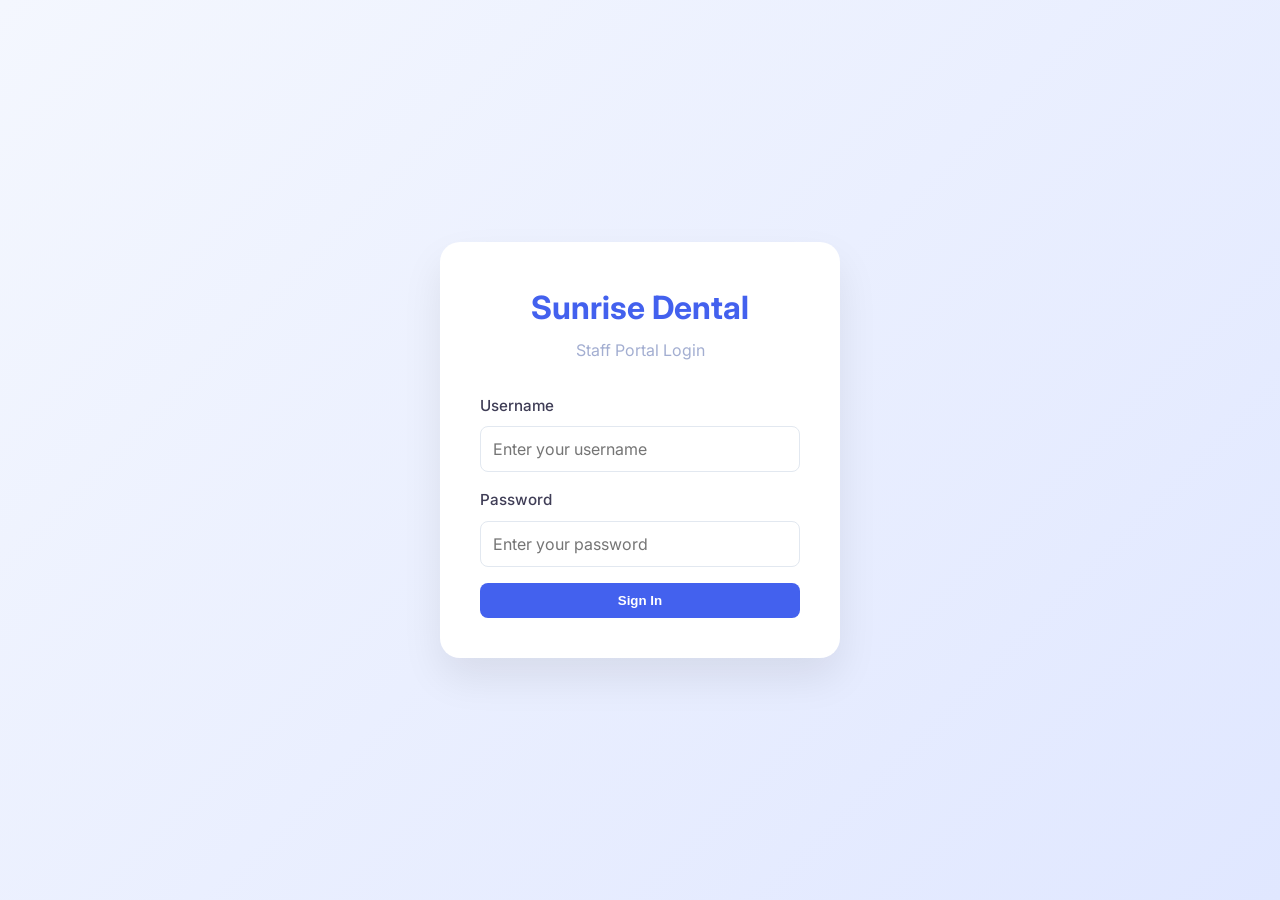
==== index.html @ 0ef557e1 "Initial commit for Frontend" ====
<!DOCTYPE html>
<html lang="en">
<head>
    <meta charset="UTF-8">
    <meta name="viewport" content="width=device-width, initial-scale=1.0">
    <title>Login - Sunrise Dental Clinic</title>
    <link href="https://fonts.googleapis.com/css2?family=Inter:wght@400;500;600;700&display=swap" rel="stylesheet">
    <link rel="stylesheet" href="css/styles.css">
</head>
<body class="login-page">
    <div class="login-container">
        <div class="login-header">
            <h1>Sunrise Dental</h1>
            <p>Staff Portal Login</p>
        </div>
        <form id="loginForm" class="login-form">
            <div class="form-group">
                <label for="username">Username</label>
                <input type="text" id="username" name="username" required placeholder="Enter your username">
            </div>
            <div class="form-group">
                <label for="password">Password</label>
                <input type="password" id="password" name="password" required placeholder="Enter your password">
            </div>
            <div id="loginError" class="error-message" style="display: none;"></div>
            <button type="submit" class="btn btn-primary btn-block">Sign In</button>
        </form>
    </div>
    <script src="js/api.js"></script>
    <script src="js/app.js"></script>
</body>
</html>
---- css/styles.css ----
:root {
    --primary: #4361ee;
    --primary-hover: #3a56d4;
    --secondary: #3f3d56;
    --bg-color: #f4f7fe;
    --card-bg: #ffffff;
    --text-main: #2b3674;
    --text-muted: #a3aed1;
    --border-color: #e2e8f0;
    --success: #05cd99;
    --danger: #ee5d50;
    --shadow: 0 10px 20px rgba(0, 0, 0, 0.05);
    --border-radius: 12px;
}

* {
    margin: 0;
    padding: 0;
    box-sizing: border-box;
}

body {
    font-family: 'Inter', sans-serif;
    background-color: var(--bg-color);
    color: var(--text-main);
    line-height: 1.6;
}

/* Utilities */
.mt-1 { margin-top: 1rem; }
.mt-2 { margin-top: 2rem; }
.full-width { grid-column: 1 / -1; }

.btn {
    display: inline-block;
    padding: 10px 20px;
    border: none;
    border-radius: 8px;
    font-weight: 600;
    cursor: pointer;
    transition: all 0.3s ease;
    text-align: center;
}

.btn-primary { background: var(--primary); color: white; }
.btn-primary:hover { background: var(--primary-hover); transform: translateY(-2px); box-shadow: 0 4px 12px rgba(67, 97, 238, 0.3); }

.btn-success { background: var(--success); color: white; }
.btn-success:hover { filter: brightness(1.1); transform: translateY(-2px); box-shadow: 0 4px 12px rgba(5, 205, 153, 0.3); }

.btn-danger { background: var(--danger); color: white; }
.btn-danger:hover { filter: brightness(1.1); }

.btn-block { width: 100%; }

.card {
    background: var(--card-bg);
    border-radius: var(--border-radius);
    padding: 24px;
    box-shadow: var(--shadow);
    margin-bottom: 24px;
}

.message { padding: 10px; border-radius: 6px; margin-top: 10px; display: none; }
.message.success { background: #d4edda; color: #155724; display: block; }
.message.error { background: #f8d7da; color: #721c24; display: block; }
.error-message { color: var(--danger); font-size: 0.9rem; margin-top: 5px; }

/* Forms */
.form-group { margin-bottom: 16px; }
.form-group label { display: block; margin-bottom: 8px; font-weight: 500; color: var(--secondary); font-size: 0.95rem; }
.form-group input, .form-group select {
    width: 100%; padding: 12px; border: 1px solid var(--border-color);
    border-radius: 8px; font-family: inherit; font-size: 1rem;
    transition: border-color 0.3s;
}
.form-group input:focus, .form-group select:focus {
    outline: none; border-color: var(--primary); box-shadow: 0 0 0 3px rgba(67, 97, 238, 0.1);
}
.form-grid {
    display: grid;
    grid-template-columns: 1fr 1fr;
    gap: 16px;
}
@media (max-width: 768px) { .form-grid { grid-template-columns: 1fr; } }
.form-actions { margin-top: 24px; text-align: right; }

/* Login Page */
.login-page {
    display: flex; align-items: center; justify-content: center; min-height: 100vh;
    background: linear-gradient(135deg, #f4f7fe 0%, #e0e7ff 100%);
}
.login-container {
    width: 100%; max-width: 400px; padding: 40px; background: white;
    border-radius: 20px; box-shadow: 0 20px 40px rgba(0,0,0,0.08);
}
.login-header { text-align: center; margin-bottom: 30px; }
.login-header h1 { color: var(--primary); font-size: 2rem; margin-bottom: 5px; }
.login-header p { color: var(--text-muted); }

/* App Layout */
.app-layout { display: flex; min-height: 100vh; }

/* Sidebar */
.sidebar {
    width: 260px; background: white; border-right: 1px solid var(--border-color);
    display: flex; flex-direction: column; padding: 24px 0;
}
.sidebar-header { padding: 0 24px; margin-bottom: 40px; }
.sidebar-header h2 { color: var(--primary); font-size: 1.5rem; }
.sidebar-nav { flex: 1; }
.nav-item {
    display: block; padding: 12px 24px; color: var(--text-muted);
    text-decoration: none; font-weight: 500; transition: all 0.3s;
    border-left: 4px solid transparent;
}
.nav-item:hover { color: var(--primary); background: #f8faff; }
.nav-item.active { color: var(--primary); background: #f0f4ff; border-left-color: var(--primary); }
.sidebar-footer { padding: 24px; }

/* Main Content */
.main-content { flex: 1; padding: 40px; max-height: 100vh; overflow-y: auto; }
.section-header { margin-bottom: 30px; }
.section-header h2 { font-size: 1.8rem; margin-bottom: 5px; }
.section-header p { color: var(--text-muted); }

/* Search & Billing */
.search-bar { display: flex; gap: 10px; }
.search-bar input { flex: 1; padding: 12px; border: 1px solid var(--border-color); border-radius: 8px; font-size: 1rem; }
.details-grid { display: grid; grid-template-columns: 1fr 1fr; gap: 16px; margin-top: 16px; }
.detail-item { background: #f8faff; padding: 12px; border-radius: 8px; border: 1px solid #eef2ff; }

.bill-card {
    background: linear-gradient(to bottom, #ffffff, #fdfbf7);
    border: 1px dashed #cbd5e1;
}
.bill-header { text-align: center; border-bottom: 2px solid var(--border-color); padding-bottom: 15px; margin-bottom: 15px; }
.bill-header h3 { color: var(--primary); }
.bill-row { display: flex; justify-content: space-between; margin-bottom: 10px; }
.bill-content hr { border: none; border-top: 1px dashed var(--border-color); margin: 15px 0; }
.bill-row.total { font-size: 1.2rem; color: var(--primary); }
.bill-footer { text-align: center; margin-top: 20px; }

/* Print Styles */
@media print {
    body * { visibility: hidden; }
    .bill-card, .bill-card * { visibility: visible; }
    .bill-card { position: absolute; left: 0; top: 0; width: 100%; border: none; }
    .btn { display: none !important; }
}
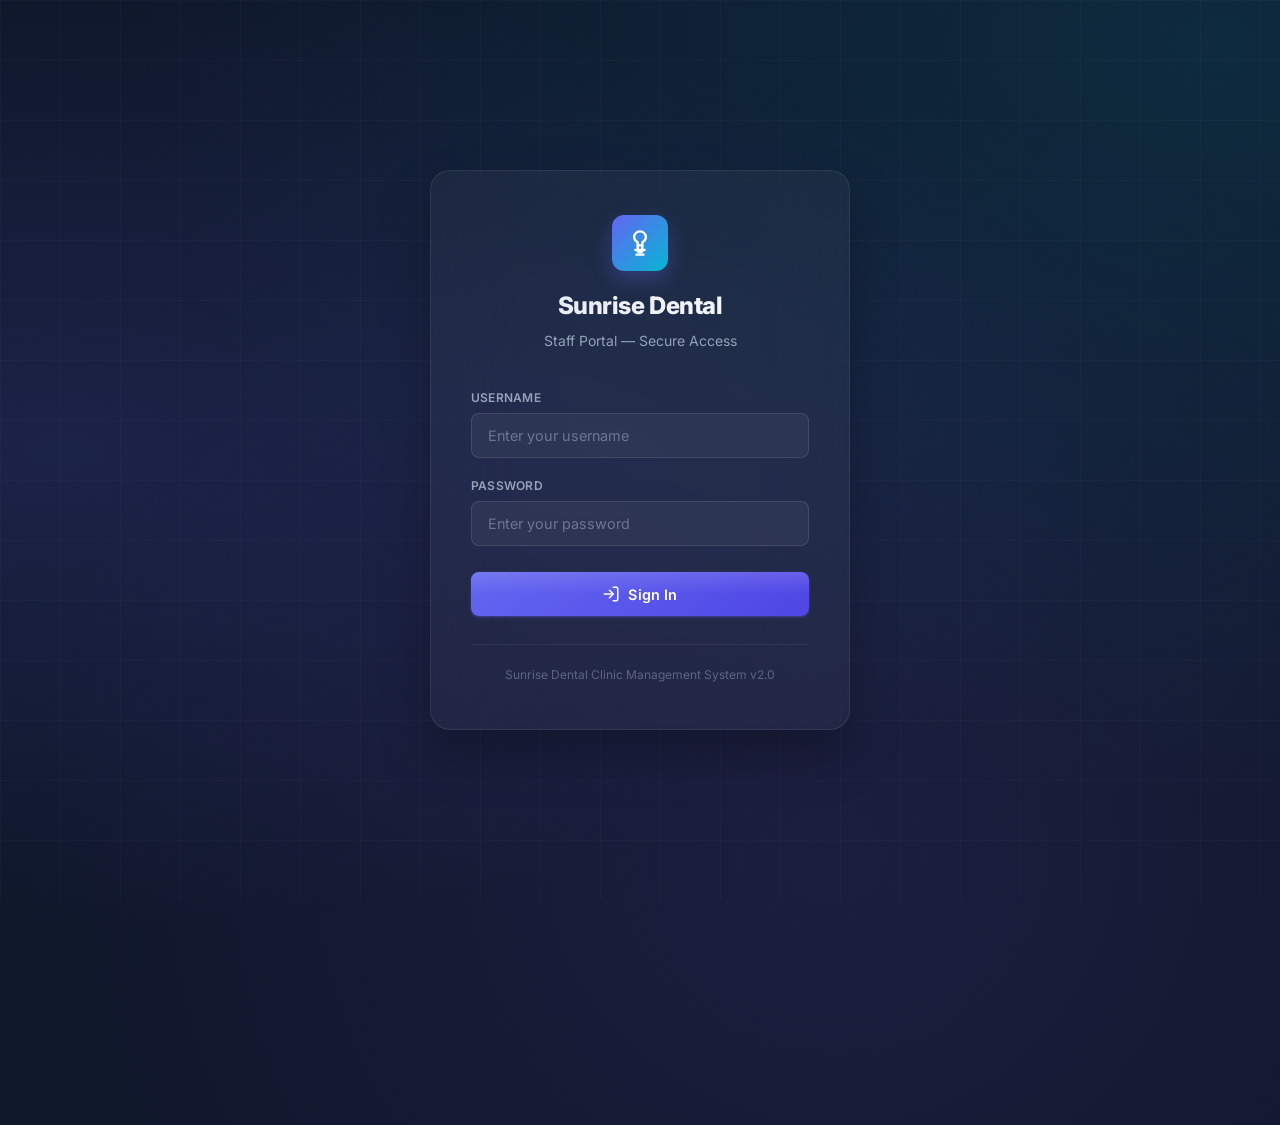
==== commit 2f9e2495: "feat: redesign dashboard UI with a new sidebar, consistent navigation, and initial application scrip" ====
--- a/index.html
+++ b/index.html
@@ -3,29 +3,50 @@
 <head>
     <meta charset="UTF-8">
     <meta name="viewport" content="width=device-width, initial-scale=1.0">
-    <title>Login - Sunrise Dental Clinic</title>
-    <link href="https://fonts.googleapis.com/css2?family=Inter:wght@400;500;600;700&display=swap" rel="stylesheet">
+    <title>Login — Sunrise Dental Clinic</title>
+    <meta name="description" content="Secure staff portal login for Sunrise Dental Clinic Management System.">
+    <link rel="preconnect" href="https://fonts.googleapis.com">
+    <link rel="preconnect" href="https://fonts.gstatic.com" crossorigin>
+    <link href="https://fonts.googleapis.com/css2?family=Inter:wght@300;400;500;600;700;800&display=swap" rel="stylesheet">
     <link rel="stylesheet" href="css/styles.css">
 </head>
 <body class="login-page">
     <div class="login-container">
         <div class="login-header">
+            <!-- Logo Icon -->
+            <div class="logo-icon">
+                <svg viewBox="0 0 24 24" fill="none" stroke="currentColor" stroke-width="2" stroke-linecap="round" stroke-linejoin="round">
+                    <path d="M12 2a5 5 0 0 1 5 5c0 2-1.5 3.5-3 4.5V14h-4v-2.5C8.5 10.5 7 9 7 7a5 5 0 0 1 5-5z"/>
+                    <path d="M10 14v4a2 2 0 0 0 4 0v-4"/>
+                    <path d="M8 18h8"/>
+                    <path d="M9 22h6"/>
+                </svg>
+            </div>
             <h1>Sunrise Dental</h1>
-            <p>Staff Portal Login</p>
+            <p>Staff Portal — Secure Access</p>
         </div>
+
         <form id="loginForm" class="login-form">
             <div class="form-group">
                 <label for="username">Username</label>
-                <input type="text" id="username" name="username" required placeholder="Enter your username">
+                <input type="text" id="username" name="username" required placeholder="Enter your username" autocomplete="username">
             </div>
             <div class="form-group">
                 <label for="password">Password</label>
-                <input type="password" id="password" name="password" required placeholder="Enter your password">
+                <input type="password" id="password" name="password" required placeholder="Enter your password" autocomplete="current-password">
             </div>
             <div id="loginError" class="error-message" style="display: none;"></div>
-            <button type="submit" class="btn btn-primary btn-block">Sign In</button>
+            <button type="submit" id="loginSubmitBtn" class="btn btn-primary btn-block">
+                <svg width="18" height="18" viewBox="0 0 24 24" fill="none" stroke="currentColor" stroke-width="2" stroke-linecap="round" stroke-linejoin="round"><path d="M15 3h4a2 2 0 0 1 2 2v14a2 2 0 0 1-2 2h-4"/><polyline points="10 17 15 12 10 7"/><line x1="15" y1="12" x2="3" y2="12"/></svg>
+                Sign In
+            </button>
         </form>
+
+        <div class="login-footer">
+            <p>Sunrise Dental Clinic Management System v2.0</p>
+        </div>
     </div>
+
     <script src="js/api.js"></script>
     <script src="js/app.js"></script>
 </body>
--- a/css/styles.css
+++ b/css/styles.css
@@ -1,150 +1,1409 @@
+/* ============================================================
+   Sunrise Dental Clinic — Professional Design System
+   ============================================================ */
+
+/* --- Google Font --- */
+@import url('https://fonts.googleapis.com/css2?family=Inter:wght@300;400;500;600;700;800&display=swap');
+
+/* --- Design Tokens --- */
 :root {
-    --primary: #4361ee;
-    --primary-hover: #3a56d4;
-    --secondary: #3f3d56;
-    --bg-color: #f4f7fe;
-    --card-bg: #ffffff;
-    --text-main: #2b3674;
-    --text-muted: #a3aed1;
-    --border-color: #e2e8f0;
-    --success: #05cd99;
-    --danger: #ee5d50;
-    --shadow: 0 10px 20px rgba(0, 0, 0, 0.05);
-    --border-radius: 12px;
-}
-
-* {
+    /* Brand Palette */
+    --primary: #6366f1;
+    --primary-light: #818cf8;
+    --primary-dark: #4f46e5;
+    --primary-glow: rgba(99, 102, 241, 0.25);
+
+    /* Accent */
+    --accent: #06b6d4;
+    --accent-light: #22d3ee;
+
+    /* Semantic */
+    --success: #10b981;
+    --success-bg: rgba(16, 185, 129, 0.1);
+    --success-border: rgba(16, 185, 129, 0.25);
+    --danger: #ef4444;
+    --danger-bg: rgba(239, 68, 68, 0.1);
+    --danger-border: rgba(239, 68, 68, 0.25);
+    --warning: #f59e0b;
+    --warning-bg: rgba(245, 158, 11, 0.1);
+
+    /* Neutrals */
+    --bg-page: #f1f5f9;
+    --bg-card: #ffffff;
+    --bg-card-hover: #fafbff;
+    --bg-input: #f8fafc;
+    --border: #e2e8f0;
+    --border-light: #f1f5f9;
+    --text-primary: #0f172a;
+    --text-secondary: #475569;
+    --text-muted: #94a3b8;
+    --text-white: #ffffff;
+
+    /* Sidebar (dark) */
+    --sidebar-bg: #0f172a;
+    --sidebar-text: #94a3b8;
+    --sidebar-text-hover: #e2e8f0;
+    --sidebar-active-bg: rgba(99, 102, 241, 0.12);
+    --sidebar-active-text: #818cf8;
+    --sidebar-border: rgba(255, 255, 255, 0.06);
+    --sidebar-width: 272px;
+
+    /* Elevations */
+    --shadow-xs: 0 1px 2px rgba(0, 0, 0, 0.04);
+    --shadow-sm: 0 1px 3px rgba(0, 0, 0, 0.06), 0 1px 2px rgba(0, 0, 0, 0.04);
+    --shadow-md: 0 4px 6px -1px rgba(0, 0, 0, 0.07), 0 2px 4px -2px rgba(0, 0, 0, 0.05);
+    --shadow-lg: 0 10px 15px -3px rgba(0, 0, 0, 0.08), 0 4px 6px -4px rgba(0, 0, 0, 0.04);
+    --shadow-xl: 0 20px 25px -5px rgba(0, 0, 0, 0.1), 0 8px 10px -6px rgba(0, 0, 0, 0.06);
+    --shadow-card: 0 1px 3px rgba(0, 0, 0, 0.04), 0 1px 2px rgba(0, 0, 0, 0.06);
+    --shadow-card-hover: 0 10px 25px -5px rgba(0, 0, 0, 0.1), 0 6px 10px -6px rgba(0, 0, 0, 0.05);
+
+    /* Radii */
+    --radius-sm: 8px;
+    --radius-md: 12px;
+    --radius-lg: 16px;
+    --radius-xl: 20px;
+    --radius-full: 9999px;
+
+    /* Transitions */
+    --transition-fast: 150ms cubic-bezier(0.4, 0, 0.2, 1);
+    --transition-base: 250ms cubic-bezier(0.4, 0, 0.2, 1);
+    --transition-slow: 350ms cubic-bezier(0.4, 0, 0.2, 1);
+}
+
+/* --- Reset --- */
+*,
+*::before,
+*::after {
     margin: 0;
     padding: 0;
     box-sizing: border-box;
 }
 
+html {
+    scroll-behavior: smooth;
+    -webkit-font-smoothing: antialiased;
+    -moz-osx-font-smoothing: grayscale;
+}
+
 body {
-    font-family: 'Inter', sans-serif;
-    background-color: var(--bg-color);
-    color: var(--text-main);
+    font-family: 'Inter', -apple-system, BlinkMacSystemFont, 'Segoe UI', sans-serif;
+    background: var(--bg-page);
+    color: var(--text-primary);
     line-height: 1.6;
-}
-
-/* Utilities */
+    font-size: 14px;
+}
+
+/* --- Utility Classes --- */
 .mt-1 { margin-top: 1rem; }
-.mt-2 { margin-top: 2rem; }
+.mt-2 { margin-top: 1.5rem; }
+.mb-2 { margin-bottom: 1.5rem; }
 .full-width { grid-column: 1 / -1; }
 
+/* --- Scrollbar (Webkit) --- */
+::-webkit-scrollbar { width: 6px; }
+::-webkit-scrollbar-track { background: transparent; }
+::-webkit-scrollbar-thumb {
+    background: var(--text-muted);
+    border-radius: var(--radius-full);
+}
+::-webkit-scrollbar-thumb:hover { background: var(--text-secondary); }
+
+
+/* ============================================================
+   BUTTONS
+   ============================================================ */
 .btn {
-    display: inline-block;
-    padding: 10px 20px;
+    display: inline-flex;
+    align-items: center;
+    justify-content: center;
+    gap: 8px;
+    padding: 10px 22px;
     border: none;
-    border-radius: 8px;
+    border-radius: var(--radius-sm);
+    font-family: inherit;
+    font-size: 0.875rem;
     font-weight: 600;
     cursor: pointer;
-    transition: all 0.3s ease;
-    text-align: center;
-}
-
-.btn-primary { background: var(--primary); color: white; }
-.btn-primary:hover { background: var(--primary-hover); transform: translateY(-2px); box-shadow: 0 4px 12px rgba(67, 97, 238, 0.3); }
-
-.btn-success { background: var(--success); color: white; }
-.btn-success:hover { filter: brightness(1.1); transform: translateY(-2px); box-shadow: 0 4px 12px rgba(5, 205, 153, 0.3); }
-
-.btn-danger { background: var(--danger); color: white; }
-.btn-danger:hover { filter: brightness(1.1); }
+    transition: all var(--transition-base);
+    text-decoration: none;
+    position: relative;
+    overflow: hidden;
+    letter-spacing: 0.01em;
+}
+
+.btn::after {
+    content: '';
+    position: absolute;
+    inset: 0;
+    background: linear-gradient(180deg, rgba(255,255,255,0.12) 0%, transparent 50%);
+    pointer-events: none;
+}
+
+.btn:active {
+    transform: scale(0.97);
+}
+
+.btn-primary {
+    background: linear-gradient(135deg, var(--primary) 0%, var(--primary-dark) 100%);
+    color: var(--text-white);
+    box-shadow: 0 1px 3px rgba(99, 102, 241, 0.3), 0 1px 2px rgba(99, 102, 241, 0.2);
+}
+.btn-primary:hover {
+    box-shadow: 0 4px 14px rgba(99, 102, 241, 0.4), 0 2px 6px rgba(99, 102, 241, 0.25);
+    transform: translateY(-1px);
+}
+
+.btn-success {
+    background: linear-gradient(135deg, var(--success) 0%, #059669 100%);
+    color: var(--text-white);
+    box-shadow: 0 1px 3px rgba(16, 185, 129, 0.3);
+}
+.btn-success:hover {
+    box-shadow: 0 4px 14px rgba(16, 185, 129, 0.4);
+    transform: translateY(-1px);
+}
+
+.btn-danger {
+    background: transparent;
+    color: var(--danger);
+    border: 1px solid var(--danger-border);
+}
+.btn-danger:hover {
+    background: var(--danger-bg);
+}
+.btn-danger::after { display: none; }
+
+.btn-ghost {
+    background: transparent;
+    color: var(--text-secondary);
+    border: 1px solid var(--border);
+}
+.btn-ghost:hover {
+    background: var(--bg-input);
+    border-color: var(--text-muted);
+}
+.btn-ghost::after { display: none; }
 
 .btn-block { width: 100%; }
 
+
+/* ============================================================
+   CARDS
+   ============================================================ */
 .card {
-    background: var(--card-bg);
-    border-radius: var(--border-radius);
-    padding: 24px;
-    box-shadow: var(--shadow);
-    margin-bottom: 24px;
-}
-
-.message { padding: 10px; border-radius: 6px; margin-top: 10px; display: none; }
-.message.success { background: #d4edda; color: #155724; display: block; }
-.message.error { background: #f8d7da; color: #721c24; display: block; }
-.error-message { color: var(--danger); font-size: 0.9rem; margin-top: 5px; }
-
-/* Forms */
-.form-group { margin-bottom: 16px; }
-.form-group label { display: block; margin-bottom: 8px; font-weight: 500; color: var(--secondary); font-size: 0.95rem; }
-.form-group input, .form-group select {
-    width: 100%; padding: 12px; border: 1px solid var(--border-color);
-    border-radius: 8px; font-family: inherit; font-size: 1rem;
-    transition: border-color 0.3s;
-}
-.form-group input:focus, .form-group select:focus {
-    outline: none; border-color: var(--primary); box-shadow: 0 0 0 3px rgba(67, 97, 238, 0.1);
-}
+    background: var(--bg-card);
+    border: 1px solid var(--border);
+    border-radius: var(--radius-lg);
+    padding: 28px;
+    box-shadow: var(--shadow-card);
+    transition: box-shadow var(--transition-base), transform var(--transition-base);
+    position: relative;
+}
+
+.card:hover {
+    box-shadow: var(--shadow-card-hover);
+}
+
+.card h3 {
+    font-size: 1rem;
+    font-weight: 700;
+    color: var(--text-primary);
+    margin-bottom: 4px;
+    display: flex;
+    align-items: center;
+    gap: 10px;
+}
+
+.card h3 .card-icon {
+    width: 36px;
+    height: 36px;
+    border-radius: var(--radius-sm);
+    display: flex;
+    align-items: center;
+    justify-content: center;
+    flex-shrink: 0;
+}
+
+.card h3 .card-icon.purple {
+    background: rgba(99, 102, 241, 0.1);
+    color: var(--primary);
+}
+.card h3 .card-icon.teal {
+    background: rgba(6, 182, 212, 0.1);
+    color: var(--accent);
+}
+.card h3 .card-icon.green {
+    background: var(--success-bg);
+    color: var(--success);
+}
+
+.card-subtitle {
+    font-size: 0.8125rem;
+    color: var(--text-muted);
+    margin-bottom: 20px;
+}
+
+
+/* ============================================================
+   MESSAGES & ALERTS
+   ============================================================ */
+.message {
+    padding: 12px 16px;
+    border-radius: var(--radius-sm);
+    margin-top: 12px;
+    display: none;
+    font-size: 0.875rem;
+    font-weight: 500;
+    border: 1px solid transparent;
+}
+
+.message.success {
+    background: var(--success-bg);
+    color: #065f46;
+    border-color: var(--success-border);
+    display: flex;
+    align-items: center;
+    gap: 8px;
+}
+.message.success::before {
+    content: '✓';
+    width: 20px;
+    height: 20px;
+    border-radius: 50%;
+    background: var(--success);
+    color: white;
+    display: flex;
+    align-items: center;
+    justify-content: center;
+    font-size: 11px;
+    font-weight: 700;
+    flex-shrink: 0;
+}
+
+.message.error {
+    background: var(--danger-bg);
+    color: #991b1b;
+    border-color: var(--danger-border);
+    display: flex;
+    align-items: center;
+    gap: 8px;
+}
+.message.error::before {
+    content: '!';
+    width: 20px;
+    height: 20px;
+    border-radius: 50%;
+    background: var(--danger);
+    color: white;
+    display: flex;
+    align-items: center;
+    justify-content: center;
+    font-size: 11px;
+    font-weight: 700;
+    flex-shrink: 0;
+}
+
+.error-message {
+    color: var(--danger);
+    font-size: 0.8125rem;
+    margin-top: 6px;
+    font-weight: 500;
+}
+
+
+/* ============================================================
+   FORMS
+   ============================================================ */
+.form-group {
+    margin-bottom: 18px;
+}
+
+.form-group label {
+    display: block;
+    margin-bottom: 6px;
+    font-weight: 600;
+    color: var(--text-secondary);
+    font-size: 0.8125rem;
+    letter-spacing: 0.02em;
+    text-transform: uppercase;
+}
+
+.form-group input,
+.form-group select {
+    width: 100%;
+    padding: 11px 14px;
+    background: var(--bg-input);
+    border: 1.5px solid var(--border);
+    border-radius: var(--radius-sm);
+    font-family: inherit;
+    font-size: 0.9rem;
+    color: var(--text-primary);
+    transition: all var(--transition-fast);
+    appearance: none;
+}
+
+.form-group input::placeholder {
+    color: var(--text-muted);
+}
+
+.form-group input:hover,
+.form-group select:hover {
+    border-color: var(--text-muted);
+}
+
+.form-group input:focus,
+.form-group select:focus {
+    outline: none;
+    border-color: var(--primary);
+    background: var(--bg-card);
+    box-shadow: 0 0 0 3px var(--primary-glow);
+}
+
+/* Select arrow */
+.form-group select {
+    background-image: url("data:image/svg+xml,%3Csvg xmlns='http://www.w3.org/2000/svg' width='12' height='12' viewBox='0 0 24 24' fill='none' stroke='%2394a3b8' stroke-width='2.5' stroke-linecap='round' stroke-linejoin='round'%3E%3Cpolyline points='6 9 12 15 18 9'%3E%3C/polyline%3E%3C/svg%3E");
+    background-repeat: no-repeat;
+    background-position: right 14px center;
+    padding-right: 40px;
+}
+
 .form-grid {
     display: grid;
     grid-template-columns: 1fr 1fr;
+    gap: 16px 20px;
+}
+
+@media (max-width: 768px) {
+    .form-grid { grid-template-columns: 1fr; }
+}
+
+.form-actions {
+    margin-top: 24px;
+    display: flex;
+    justify-content: flex-end;
+    gap: 12px;
+}
+
+
+/* ============================================================
+   TABLES
+   ============================================================ */
+.table-container {
+    overflow-x: auto;
+    border-radius: var(--radius-md);
+    border: 1px solid var(--border);
+}
+
+.table {
+    width: 100%;
+    border-collapse: collapse;
+    font-size: 0.875rem;
+}
+
+.table thead th {
+    padding: 12px 16px;
+    text-align: left;
+    font-weight: 600;
+    font-size: 0.75rem;
+    text-transform: uppercase;
+    letter-spacing: 0.05em;
+    color: var(--text-muted);
+    background: var(--bg-input);
+    border-bottom: 1px solid var(--border);
+    white-space: nowrap;
+}
+
+.table tbody td {
+    padding: 12px 16px;
+    border-bottom: 1px solid var(--border-light);
+    color: var(--text-secondary);
+}
+
+.table tbody tr:last-child td {
+    border-bottom: none;
+}
+
+.table tbody tr {
+    transition: background var(--transition-fast);
+}
+
+.table tbody tr:hover {
+    background: var(--bg-input);
+}
+
+.table-empty {
+    text-align: center;
+    padding: 40px 20px;
+    color: var(--text-muted);
+}
+
+.table-empty svg {
+    width: 48px;
+    height: 48px;
+    margin-bottom: 12px;
+    opacity: 0.4;
+}
+
+
+/* ============================================================
+   LOGIN PAGE
+   ============================================================ */
+.login-page {
+    display: flex;
+    align-items: center;
+    justify-content: center;
+    min-height: 100vh;
+    background: var(--sidebar-bg);
+    position: relative;
+    overflow: hidden;
+}
+
+/* Animated gradient background */
+.login-page::before {
+    content: '';
+    position: absolute;
+    width: 150%;
+    height: 150%;
+    top: -25%;
+    left: -25%;
+    background:
+        radial-gradient(ellipse at 20% 50%, rgba(99, 102, 241, 0.15) 0%, transparent 50%),
+        radial-gradient(ellipse at 80% 20%, rgba(6, 182, 212, 0.12) 0%, transparent 50%),
+        radial-gradient(ellipse at 60% 80%, rgba(139, 92, 246, 0.10) 0%, transparent 50%);
+    animation: loginBgFloat 20s ease-in-out infinite alternate;
+}
+
+@keyframes loginBgFloat {
+    0% { transform: translate(0, 0) rotate(0deg); }
+    100% { transform: translate(-3%, 2%) rotate(2deg); }
+}
+
+/* Grid pattern overlay */
+.login-page::after {
+    content: '';
+    position: absolute;
+    inset: 0;
+    background-image:
+        linear-gradient(rgba(255,255,255,0.02) 1px, transparent 1px),
+        linear-gradient(90deg, rgba(255,255,255,0.02) 1px, transparent 1px);
+    background-size: 60px 60px;
+    pointer-events: none;
+}
+
+.login-container {
+    width: 100%;
+    max-width: 420px;
+    padding: 44px 40px;
+    background: rgba(255, 255, 255, 0.04);
+    backdrop-filter: blur(40px);
+    -webkit-backdrop-filter: blur(40px);
+    border-radius: var(--radius-xl);
+    border: 1px solid rgba(255, 255, 255, 0.08);
+    box-shadow: 0 25px 50px rgba(0, 0, 0, 0.25);
+    position: relative;
+    z-index: 1;
+    animation: loginSlideUp 0.6s cubic-bezier(0.16, 1, 0.3, 1);
+}
+
+@keyframes loginSlideUp {
+    from {
+        opacity: 0;
+        transform: translateY(30px) scale(0.98);
+    }
+    to {
+        opacity: 1;
+        transform: translateY(0) scale(1);
+    }
+}
+
+.login-header {
+    text-align: center;
+    margin-bottom: 36px;
+}
+
+.login-header .logo-icon {
+    width: 56px;
+    height: 56px;
+    margin: 0 auto 16px;
+    background: linear-gradient(135deg, var(--primary) 0%, var(--accent) 100%);
+    border-radius: var(--radius-md);
+    display: flex;
+    align-items: center;
+    justify-content: center;
+    box-shadow: 0 8px 20px rgba(99, 102, 241, 0.3);
+}
+
+.login-header .logo-icon svg {
+    width: 28px;
+    height: 28px;
+    color: white;
+}
+
+.login-header h1 {
+    font-size: 1.5rem;
+    font-weight: 800;
+    background: linear-gradient(135deg, #e2e8f0 0%, #f8fafc 100%);
+    -webkit-background-clip: text;
+    -webkit-text-fill-color: transparent;
+    background-clip: text;
+    margin-bottom: 4px;
+    letter-spacing: -0.02em;
+}
+
+.login-header p {
+    color: var(--sidebar-text);
+    font-size: 0.875rem;
+}
+
+.login-form .form-group label {
+    color: var(--sidebar-text);
+    font-size: 0.75rem;
+}
+
+.login-form .form-group input {
+    background: rgba(255, 255, 255, 0.05);
+    border: 1.5px solid rgba(255, 255, 255, 0.1);
+    color: #f1f5f9;
+    padding: 13px 16px;
+    border-radius: var(--radius-sm);
+    font-size: 0.9rem;
+}
+
+.login-form .form-group input::placeholder {
+    color: rgba(148, 163, 184, 0.6);
+}
+
+.login-form .form-group input:focus {
+    border-color: var(--primary-light);
+    background: rgba(255, 255, 255, 0.08);
+    box-shadow: 0 0 0 3px rgba(99, 102, 241, 0.2);
+}
+
+.login-form .btn-primary {
+    padding: 13px;
+    font-size: 0.9rem;
+    border-radius: var(--radius-sm);
+    margin-top: 8px;
+}
+
+.login-form .error-message {
+    background: var(--danger-bg);
+    border: 1px solid var(--danger-border);
+    color: #fca5a5;
+    padding: 10px 14px;
+    border-radius: var(--radius-sm);
+    font-size: 0.8125rem;
+    text-align: center;
+}
+
+.login-footer {
+    text-align: center;
+    margin-top: 28px;
+    padding-top: 20px;
+    border-top: 1px solid rgba(255,255,255,0.06);
+}
+
+.login-footer p {
+    font-size: 0.75rem;
+    color: rgba(148, 163, 184, 0.5);
+}
+
+
+/* ============================================================
+   APP LAYOUT
+   ============================================================ */
+.app-layout {
+    display: flex;
+    min-height: 100vh;
+}
+
+
+/* ============================================================
+   SIDEBAR
+   ============================================================ */
+.sidebar {
+    width: var(--sidebar-width);
+    min-width: var(--sidebar-width);
+    background: var(--sidebar-bg);
+    display: flex;
+    flex-direction: column;
+    position: fixed;
+    top: 0;
+    left: 0;
+    bottom: 0;
+    z-index: 100;
+    border-right: 1px solid var(--sidebar-border);
+    overflow-y: auto;
+}
+
+.sidebar-header {
+    padding: 24px 24px 8px;
+    display: flex;
+    align-items: center;
+    gap: 14px;
+}
+
+.sidebar-logo {
+    width: 40px;
+    height: 40px;
+    background: linear-gradient(135deg, var(--primary) 0%, var(--accent) 100%);
+    border-radius: var(--radius-sm);
+    display: flex;
+    align-items: center;
+    justify-content: center;
+    flex-shrink: 0;
+    box-shadow: 0 4px 12px rgba(99, 102, 241, 0.3);
+}
+
+.sidebar-logo svg {
+    width: 22px;
+    height: 22px;
+    color: white;
+}
+
+.sidebar-header h2 {
+    font-size: 1.125rem;
+    font-weight: 800;
+    color: #f1f5f9;
+    letter-spacing: -0.02em;
+    white-space: nowrap;
+}
+
+.sidebar-label {
+    padding: 28px 24px 10px;
+    font-size: 0.6875rem;
+    font-weight: 700;
+    text-transform: uppercase;
+    letter-spacing: 0.08em;
+    color: rgba(148, 163, 184, 0.5);
+}
+
+.sidebar-nav {
+    flex: 1;
+    padding: 8px 12px;
+    display: flex;
+    flex-direction: column;
+    gap: 2px;
+}
+
+.nav-item {
+    display: flex;
+    align-items: center;
+    gap: 12px;
+    padding: 10px 14px;
+    color: var(--sidebar-text);
+    text-decoration: none;
+    font-weight: 500;
+    font-size: 0.875rem;
+    border-radius: var(--radius-sm);
+    transition: all var(--transition-fast);
+    position: relative;
+    border: none;
+    background: none;
+    cursor: pointer;
+    width: 100%;
+    text-align: left;
+}
+
+.nav-item .nav-icon {
+    width: 20px;
+    height: 20px;
+    display: flex;
+    align-items: center;
+    justify-content: center;
+    flex-shrink: 0;
+    opacity: 0.7;
+    transition: opacity var(--transition-fast);
+}
+
+.nav-item .nav-icon svg {
+    width: 18px;
+    height: 18px;
+    stroke: currentColor;
+    fill: none;
+    stroke-width: 1.8;
+    stroke-linecap: round;
+    stroke-linejoin: round;
+}
+
+.nav-item:hover {
+    color: var(--sidebar-text-hover);
+    background: rgba(255, 255, 255, 0.04);
+}
+
+.nav-item:hover .nav-icon { opacity: 1; }
+
+.nav-item.active {
+    color: var(--sidebar-active-text);
+    background: var(--sidebar-active-bg);
+}
+
+.nav-item.active .nav-icon { opacity: 1; }
+
+.nav-item.active::before {
+    content: '';
+    position: absolute;
+    left: 0;
+    top: 6px;
+    bottom: 6px;
+    width: 3px;
+    border-radius: 0 3px 3px 0;
+    background: var(--primary);
+}
+
+.sidebar-footer {
+    padding: 16px;
+    border-top: 1px solid var(--sidebar-border);
+    margin-top: auto;
+}
+
+.sidebar-user {
+    display: flex;
+    align-items: center;
+    gap: 12px;
+    padding: 10px 12px;
+    border-radius: var(--radius-sm);
+    margin-bottom: 10px;
+}
+
+.sidebar-user .user-avatar {
+    width: 34px;
+    height: 34px;
+    border-radius: var(--radius-full);
+    background: linear-gradient(135deg, var(--primary) 0%, var(--accent) 100%);
+    display: flex;
+    align-items: center;
+    justify-content: center;
+    font-weight: 700;
+    font-size: 0.8125rem;
+    color: white;
+    flex-shrink: 0;
+}
+
+.sidebar-user .user-info {
+    overflow: hidden;
+}
+
+.sidebar-user .user-name {
+    font-size: 0.8125rem;
+    font-weight: 600;
+    color: #e2e8f0;
+    white-space: nowrap;
+    overflow: hidden;
+    text-overflow: ellipsis;
+}
+
+.sidebar-user .user-role {
+    font-size: 0.6875rem;
+    color: var(--sidebar-text);
+}
+
+.sidebar-footer .btn-danger {
+    font-size: 0.8125rem;
+    padding: 9px 16px;
+    border-color: rgba(239, 68, 68, 0.2);
+    color: #f87171;
+    gap: 8px;
+}
+
+.sidebar-footer .btn-danger svg {
+    width: 16px;
+    height: 16px;
+    stroke: currentColor;
+    fill: none;
+    stroke-width: 2;
+    stroke-linecap: round;
+    stroke-linejoin: round;
+}
+
+
+/* ============================================================
+   MAIN CONTENT
+   ============================================================ */
+.main-content {
+    flex: 1;
+    margin-left: var(--sidebar-width);
+    min-height: 100vh;
+    display: flex;
+    flex-direction: column;
+}
+
+.content-header {
+    padding: 24px 36px;
+    background: var(--bg-card);
+    border-bottom: 1px solid var(--border);
+    display: flex;
+    align-items: center;
+    justify-content: space-between;
+    position: sticky;
+    top: 0;
+    z-index: 50;
+}
+
+.content-header h2 {
+    font-size: 1.25rem;
+    font-weight: 700;
+    color: var(--text-primary);
+    letter-spacing: -0.02em;
+}
+
+.content-header p {
+    font-size: 0.8125rem;
+    color: var(--text-muted);
+    margin-top: 2px;
+}
+
+.content-header .header-actions {
+    display: flex;
+    align-items: center;
+    gap: 12px;
+}
+
+.content-body {
+    flex: 1;
+    padding: 28px 36px 36px;
+    max-height: calc(100vh - 73px);
+    overflow-y: auto;
+}
+
+/* Legacy support for existing section-header */
+.section-header {
+    display: none; /* We use content-header now */
+}
+
+
+/* ============================================================
+   CONTENT SECTIONS
+   ============================================================ */
+.content-section {
+    animation: fadeIn 0.3s ease;
+}
+
+@keyframes fadeIn {
+    from { opacity: 0; transform: translateY(8px); }
+    to { opacity: 1; transform: translateY(0); }
+}
+
+.content-section .card {
+    margin-bottom: 24px;
+}
+
+
+/* ============================================================
+   SEARCH & BILLING
+   ============================================================ */
+.search-card {
+    border: none;
+    background: linear-gradient(135deg, var(--primary) 0%, var(--primary-dark) 100%);
+    padding: 28px;
+}
+
+.search-card .search-title {
+    font-size: 0.9375rem;
+    font-weight: 600;
+    color: white;
+    margin-bottom: 4px;
+}
+
+.search-card .search-subtitle {
+    font-size: 0.8125rem;
+    color: rgba(255, 255, 255, 0.6);
+    margin-bottom: 16px;
+}
+
+.search-bar {
+    display: flex;
+    gap: 10px;
+}
+
+.search-bar input {
+    flex: 1;
+    padding: 13px 18px;
+    border: 1.5px solid rgba(255, 255, 255, 0.2);
+    border-radius: var(--radius-sm);
+    font-family: inherit;
+    font-size: 0.9rem;
+    background: rgba(255, 255, 255, 0.1);
+    color: white;
+    transition: all var(--transition-fast);
+}
+
+.search-bar input::placeholder {
+    color: rgba(255, 255, 255, 0.5);
+}
+
+.search-bar input:focus {
+    outline: none;
+    border-color: rgba(255, 255, 255, 0.4);
+    background: rgba(255, 255, 255, 0.15);
+    box-shadow: 0 0 0 3px rgba(255, 255, 255, 0.1);
+}
+
+.search-bar .btn {
+    background: white;
+    color: var(--primary-dark);
+    font-weight: 700;
+    padding: 13px 24px;
+    box-shadow: none;
+}
+
+.search-bar .btn:hover {
+    background: #f1f5f9;
+    transform: translateY(-1px);
+}
+
+.search-bar .btn::after { display: none; }
+
+
+/* Details Grid */
+.details-grid {
+    display: grid;
+    grid-template-columns: 1fr 1fr 1fr;
+    gap: 12px;
+    margin-top: 20px;
+}
+
+@media (max-width: 900px) {
+    .details-grid { grid-template-columns: 1fr 1fr; }
+}
+
+.detail-item {
+    background: var(--bg-input);
+    padding: 14px 16px;
+    border-radius: var(--radius-sm);
+    border: 1px solid var(--border);
+    transition: border-color var(--transition-fast);
+}
+
+.detail-item:hover {
+    border-color: var(--primary-glow);
+}
+
+.detail-item strong {
+    display: block;
+    font-size: 0.6875rem;
+    font-weight: 600;
+    text-transform: uppercase;
+    letter-spacing: 0.05em;
+    color: var(--text-muted);
+    margin-bottom: 4px;
+}
+
+.detail-item span {
+    font-size: 0.9375rem;
+    font-weight: 600;
+    color: var(--text-primary);
+}
+
+
+/* ============================================================
+   BILL / RECEIPT
+   ============================================================ */
+.bill-card {
+    background: var(--bg-card);
+    border: 1px solid var(--border);
+    border-radius: var(--radius-lg);
+    overflow: hidden;
+}
+
+.bill-header {
+    text-align: center;
+    padding: 24px 28px 20px;
+    background: linear-gradient(135deg, #fafbff 0%, #f1f5f9 100%);
+    border-bottom: 1px solid var(--border);
+}
+
+.bill-header .bill-logo {
+    width: 44px;
+    height: 44px;
+    margin: 0 auto 12px;
+    background: linear-gradient(135deg, var(--primary) 0%, var(--accent) 100%);
+    border-radius: var(--radius-sm);
+    display: flex;
+    align-items: center;
+    justify-content: center;
+}
+
+.bill-header .bill-logo svg {
+    width: 22px;
+    height: 22px;
+    color: white;
+}
+
+.bill-header h3 {
+    color: var(--text-primary);
+    font-size: 1.125rem;
+    font-weight: 700;
+    margin-bottom: 2px;
+    display: block;
+}
+
+.bill-header p {
+    color: var(--text-muted);
+    font-size: 0.8125rem;
+}
+
+.bill-content {
+    padding: 24px 28px;
+}
+
+.bill-content hr {
+    border: none;
+    border-top: 1px dashed var(--border);
+    margin: 16px 0;
+}
+
+.bill-row {
+    display: flex;
+    justify-content: space-between;
+    align-items: center;
+    padding: 6px 0;
+    font-size: 0.875rem;
+}
+
+.bill-row span {
+    color: var(--text-secondary);
+}
+
+.bill-row strong {
+    color: var(--text-primary);
+    font-weight: 600;
+}
+
+.bill-row.total {
+    font-size: 1.1rem;
+    padding: 10px 0;
+}
+
+.bill-row.total span {
+    font-weight: 600;
+    color: var(--text-primary);
+}
+
+.bill-row.total strong {
+    color: var(--primary);
+    font-weight: 800;
+    font-size: 1.25rem;
+}
+
+.bill-footer {
+    padding: 16px 28px 24px;
+    display: flex;
+    gap: 12px;
+    justify-content: center;
+}
+
+
+/* ============================================================
+   HELP SECTION
+   ============================================================ */
+.help-cards {
+    display: grid;
     gap: 16px;
 }
-@media (max-width: 768px) { .form-grid { grid-template-columns: 1fr; } }
-.form-actions { margin-top: 24px; text-align: right; }
-
-/* Login Page */
-.login-page {
-    display: flex; align-items: center; justify-content: center; min-height: 100vh;
-    background: linear-gradient(135deg, #f4f7fe 0%, #e0e7ff 100%);
-}
-.login-container {
-    width: 100%; max-width: 400px; padding: 40px; background: white;
-    border-radius: 20px; box-shadow: 0 20px 40px rgba(0,0,0,0.08);
-}
-.login-header { text-align: center; margin-bottom: 30px; }
-.login-header h1 { color: var(--primary); font-size: 2rem; margin-bottom: 5px; }
-.login-header p { color: var(--text-muted); }
-
-/* App Layout */
-.app-layout { display: flex; min-height: 100vh; }
-
-/* Sidebar */
-.sidebar {
-    width: 260px; background: white; border-right: 1px solid var(--border-color);
-    display: flex; flex-direction: column; padding: 24px 0;
-}
-.sidebar-header { padding: 0 24px; margin-bottom: 40px; }
-.sidebar-header h2 { color: var(--primary); font-size: 1.5rem; }
-.sidebar-nav { flex: 1; }
-.nav-item {
-    display: block; padding: 12px 24px; color: var(--text-muted);
-    text-decoration: none; font-weight: 500; transition: all 0.3s;
-    border-left: 4px solid transparent;
-}
-.nav-item:hover { color: var(--primary); background: #f8faff; }
-.nav-item.active { color: var(--primary); background: #f0f4ff; border-left-color: var(--primary); }
-.sidebar-footer { padding: 24px; }
-
-/* Main Content */
-.main-content { flex: 1; padding: 40px; max-height: 100vh; overflow-y: auto; }
-.section-header { margin-bottom: 30px; }
-.section-header h2 { font-size: 1.8rem; margin-bottom: 5px; }
-.section-header p { color: var(--text-muted); }
-
-/* Search & Billing */
-.search-bar { display: flex; gap: 10px; }
-.search-bar input { flex: 1; padding: 12px; border: 1px solid var(--border-color); border-radius: 8px; font-size: 1rem; }
-.details-grid { display: grid; grid-template-columns: 1fr 1fr; gap: 16px; margin-top: 16px; }
-.detail-item { background: #f8faff; padding: 12px; border-radius: 8px; border: 1px solid #eef2ff; }
-
-.bill-card {
-    background: linear-gradient(to bottom, #ffffff, #fdfbf7);
-    border: 1px dashed #cbd5e1;
-}
-.bill-header { text-align: center; border-bottom: 2px solid var(--border-color); padding-bottom: 15px; margin-bottom: 15px; }
-.bill-header h3 { color: var(--primary); }
-.bill-row { display: flex; justify-content: space-between; margin-bottom: 10px; }
-.bill-content hr { border: none; border-top: 1px dashed var(--border-color); margin: 15px 0; }
-.bill-row.total { font-size: 1.2rem; color: var(--primary); }
-.bill-footer { text-align: center; margin-top: 20px; }
-
-/* Print Styles */
+
+.help-step {
+    display: flex;
+    gap: 18px;
+    align-items: flex-start;
+}
+
+.help-step-number {
+    width: 36px;
+    height: 36px;
+    min-width: 36px;
+    border-radius: var(--radius-full);
+    background: linear-gradient(135deg, var(--primary) 0%, var(--primary-dark) 100%);
+    color: white;
+    display: flex;
+    align-items: center;
+    justify-content: center;
+    font-weight: 700;
+    font-size: 0.875rem;
+    box-shadow: 0 4px 12px rgba(99, 102, 241, 0.25);
+}
+
+.help-step-content h3 {
+    font-size: 0.9375rem;
+    font-weight: 700;
+    color: var(--text-primary);
+    margin-bottom: 6px;
+}
+
+.help-step-content p {
+    font-size: 0.875rem;
+    color: var(--text-secondary);
+    line-height: 1.7;
+}
+
+
+/* ============================================================
+   BADGE & STATUS
+   ============================================================ */
+.badge {
+    display: inline-flex;
+    align-items: center;
+    gap: 6px;
+    padding: 4px 10px;
+    border-radius: var(--radius-full);
+    font-size: 0.6875rem;
+    font-weight: 600;
+    text-transform: uppercase;
+    letter-spacing: 0.04em;
+}
+
+.badge-success {
+    background: var(--success-bg);
+    color: var(--success);
+}
+
+.badge-dot {
+    width: 6px;
+    height: 6px;
+    border-radius: 50%;
+    background: currentColor;
+}
+
+
+/* ============================================================
+   TOAST NOTIFICATIONS
+   ============================================================ */
+.toast-container {
+    position: fixed;
+    top: 20px;
+    right: 20px;
+    z-index: 10000;
+    display: flex;
+    flex-direction: column;
+    gap: 10px;
+    pointer-events: none;
+}
+
+.toast {
+    background: var(--bg-card);
+    border: 1px solid var(--border);
+    border-radius: var(--radius-md);
+    padding: 14px 20px;
+    box-shadow: var(--shadow-xl);
+    display: flex;
+    align-items: center;
+    gap: 12px;
+    pointer-events: auto;
+    animation: toastSlideIn 0.4s cubic-bezier(0.16, 1, 0.3, 1);
+    max-width: 380px;
+    font-size: 0.875rem;
+    font-weight: 500;
+    color: var(--text-primary);
+}
+
+.toast.toast-exit {
+    animation: toastSlideOut 0.3s ease forwards;
+}
+
+@keyframes toastSlideIn {
+    from { opacity: 0; transform: translateX(60px) scale(0.96); }
+    to { opacity: 1; transform: translateX(0) scale(1); }
+}
+
+@keyframes toastSlideOut {
+    to { opacity: 0; transform: translateX(60px) scale(0.96); }
+}
+
+.toast-icon {
+    width: 24px;
+    height: 24px;
+    border-radius: var(--radius-full);
+    display: flex;
+    align-items: center;
+    justify-content: center;
+    flex-shrink: 0;
+    font-size: 12px;
+    font-weight: 700;
+    color: white;
+}
+
+.toast-success .toast-icon { background: var(--success); }
+.toast-error .toast-icon { background: var(--danger); }
+
+.toast-success { border-left: 3px solid var(--success); }
+.toast-error { border-left: 3px solid var(--danger); }
+
+
+/* ============================================================
+   STAT CARDS (Dashboard Overview)
+   ============================================================ */
+.stat-cards {
+    display: grid;
+    grid-template-columns: repeat(auto-fit, minmax(200px, 1fr));
+    gap: 16px;
+    margin-bottom: 24px;
+}
+
+.stat-card {
+    background: var(--bg-card);
+    border: 1px solid var(--border);
+    border-radius: var(--radius-lg);
+    padding: 22px 20px;
+    box-shadow: var(--shadow-card);
+    transition: all var(--transition-base);
+    display: flex;
+    align-items: flex-start;
+    gap: 16px;
+}
+
+.stat-card:hover {
+    transform: translateY(-2px);
+    box-shadow: var(--shadow-card-hover);
+}
+
+.stat-card .stat-icon {
+    width: 44px;
+    height: 44px;
+    border-radius: var(--radius-md);
+    display: flex;
+    align-items: center;
+    justify-content: center;
+    flex-shrink: 0;
+}
+
+.stat-card .stat-icon svg {
+    width: 22px;
+    height: 22px;
+    stroke: currentColor;
+    fill: none;
+    stroke-width: 1.8;
+    stroke-linecap: round;
+    stroke-linejoin: round;
+}
+
+.stat-card .stat-icon.purple {
+    background: rgba(99, 102, 241, 0.1);
+    color: var(--primary);
+}
+.stat-card .stat-icon.teal {
+    background: rgba(6, 182, 212, 0.1);
+    color: var(--accent);
+}
+.stat-card .stat-icon.green {
+    background: var(--success-bg);
+    color: var(--success);
+}
+.stat-card .stat-icon.amber {
+    background: var(--warning-bg);
+    color: var(--warning);
+}
+
+.stat-card .stat-value {
+    font-size: 1.5rem;
+    font-weight: 800;
+    color: var(--text-primary);
+    line-height: 1.2;
+    letter-spacing: -0.02em;
+}
+
+.stat-card .stat-label {
+    font-size: 0.75rem;
+    font-weight: 500;
+    color: var(--text-muted);
+    margin-top: 2px;
+}
+
+
+/* ============================================================
+   LOADING SPINNER
+   ============================================================ */
+.spinner {
+    width: 18px;
+    height: 18px;
+    border: 2px solid rgba(255, 255, 255, 0.3);
+    border-top-color: white;
+    border-radius: 50%;
+    animation: spin 0.6s linear infinite;
+}
+
+@keyframes spin {
+    to { transform: rotate(360deg); }
+}
+
+.btn .spinner {
+    width: 16px;
+    height: 16px;
+}
+
+/* Empty state */
+.empty-state {
+    text-align: center;
+    padding: 48px 24px;
+    color: var(--text-muted);
+}
+
+.empty-state svg {
+    width: 64px;
+    height: 64px;
+    margin-bottom: 16px;
+    opacity: 0.3;
+    color: var(--text-muted);
+}
+
+.empty-state p {
+    font-size: 0.875rem;
+}
+
+
+/* ============================================================
+   PRINT STYLES
+   ============================================================ */
 @media print {
     body * { visibility: hidden; }
     .bill-card, .bill-card * { visibility: visible; }
-    .bill-card { position: absolute; left: 0; top: 0; width: 100%; border: none; }
+    .bill-card {
+        position: absolute;
+        left: 0;
+        top: 0;
+        width: 100%;
+        border: none;
+        box-shadow: none;
+    }
     .btn { display: none !important; }
 }
+
+
+/* ============================================================
+   RESPONSIVE
+   ============================================================ */
+@media (max-width: 768px) {
+    .sidebar {
+        transform: translateX(-100%);
+        transition: transform var(--transition-base);
+    }
+
+    .sidebar.open {
+        transform: translateX(0);
+    }
+
+    .main-content {
+        margin-left: 0;
+    }
+
+    .content-body {
+        padding: 20px 16px;
+    }
+
+    .content-header {
+        padding: 16px 20px;
+    }
+
+    .stat-cards {
+        grid-template-columns: 1fr 1fr;
+    }
+
+    .details-grid {
+        grid-template-columns: 1fr;
+    }
+}
+
+@media (max-width: 480px) {
+    .stat-cards {
+        grid-template-columns: 1fr;
+    }
+}
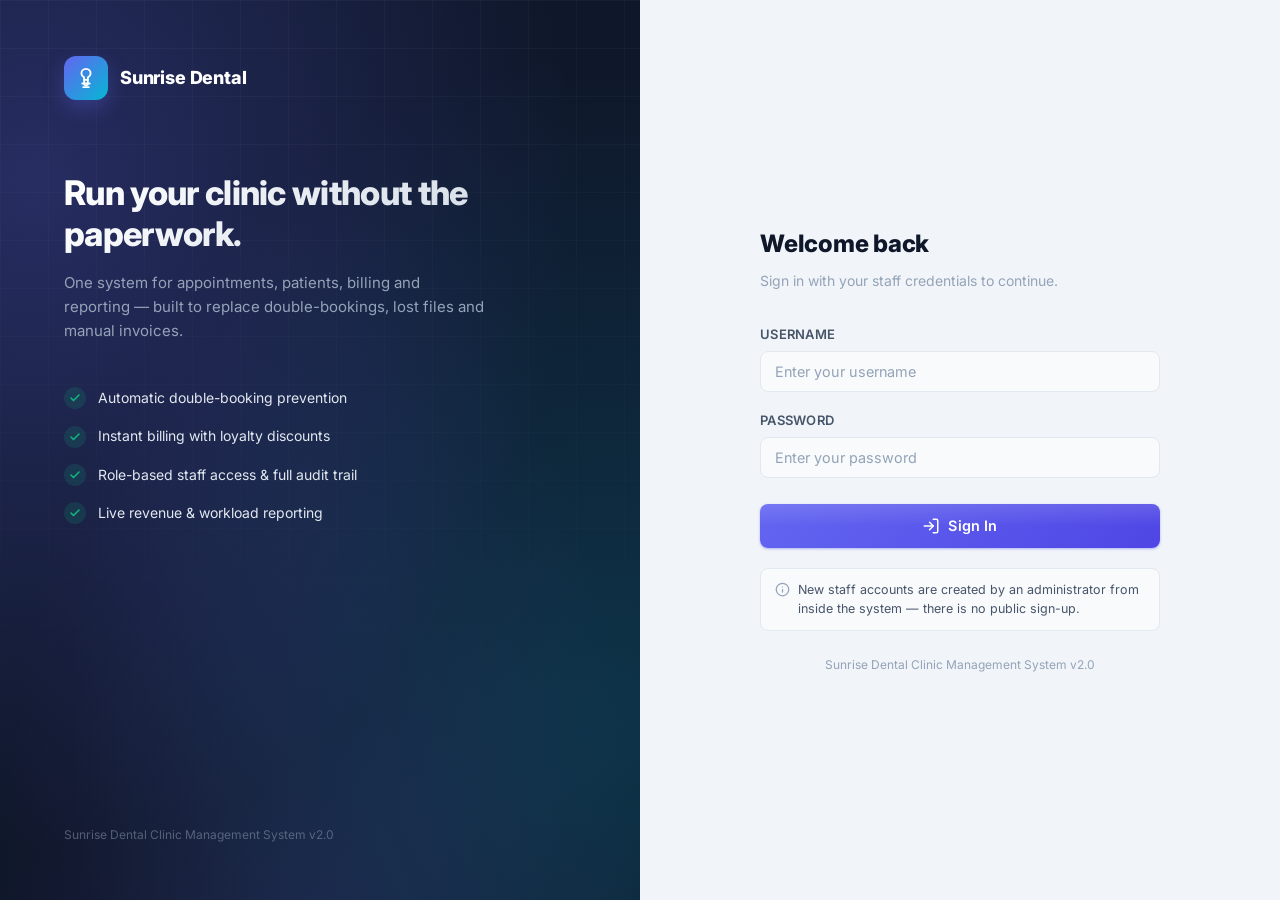
==== commit f011f1e1: "feat: Revamp login page layout and branding; add user management API functions - Redesigned the logi" ====
--- a/index.html
+++ b/index.html
@@ -11,39 +11,101 @@
     <link rel="stylesheet" href="css/styles.css">
 </head>
 <body class="login-page">
-    <div class="login-container">
-        <div class="login-header">
-            <!-- Logo Icon -->
-            <div class="logo-icon">
-                <svg viewBox="0 0 24 24" fill="none" stroke="currentColor" stroke-width="2" stroke-linecap="round" stroke-linejoin="round">
-                    <path d="M12 2a5 5 0 0 1 5 5c0 2-1.5 3.5-3 4.5V14h-4v-2.5C8.5 10.5 7 9 7 7a5 5 0 0 1 5-5z"/>
-                    <path d="M10 14v4a2 2 0 0 0 4 0v-4"/>
-                    <path d="M8 18h8"/>
-                    <path d="M9 22h6"/>
-                </svg>
+    <div class="login-split">
+
+        <!-- ========== BRAND PANEL ========== -->
+        <div class="login-brand-panel">
+            <div class="brand-bg-glow"></div>
+            <div class="brand-bg-grid"></div>
+
+            <div class="brand-content">
+                <div class="brand-top">
+                    <div class="logo-icon">
+                        <svg viewBox="0 0 24 24" fill="none" stroke="currentColor" stroke-width="2" stroke-linecap="round" stroke-linejoin="round">
+                            <path d="M12 2a5 5 0 0 1 5 5c0 2-1.5 3.5-3 4.5V14h-4v-2.5C8.5 10.5 7 9 7 7a5 5 0 0 1 5-5z"/>
+                            <path d="M10 14v4a2 2 0 0 0 4 0v-4"/>
+                            <path d="M8 18h8"/>
+                            <path d="M9 22h6"/>
+                        </svg>
+                    </div>
+                    <span class="brand-name">Sunrise Dental</span>
+                </div>
+
+                <div class="brand-hero">
+                    <h1>Run your clinic without the paperwork.</h1>
+                    <p>One system for appointments, patients, billing and reporting — built to
+                        replace double-bookings, lost files and manual invoices.</p>
+                </div>
+
+                <ul class="brand-feature-list">
+                    <li>
+                        <span class="feature-check"><svg viewBox="0 0 24 24" fill="none" stroke="currentColor" stroke-width="3" stroke-linecap="round" stroke-linejoin="round"><polyline points="20 6 9 17 4 12"/></svg></span>
+                        Automatic double-booking prevention
+                    </li>
+                    <li>
+                        <span class="feature-check"><svg viewBox="0 0 24 24" fill="none" stroke="currentColor" stroke-width="3" stroke-linecap="round" stroke-linejoin="round"><polyline points="20 6 9 17 4 12"/></svg></span>
+                        Instant billing with loyalty discounts
+                    </li>
+                    <li>
+                        <span class="feature-check"><svg viewBox="0 0 24 24" fill="none" stroke="currentColor" stroke-width="3" stroke-linecap="round" stroke-linejoin="round"><polyline points="20 6 9 17 4 12"/></svg></span>
+                        Role-based staff access &amp; full audit trail
+                    </li>
+                    <li>
+                        <span class="feature-check"><svg viewBox="0 0 24 24" fill="none" stroke="currentColor" stroke-width="3" stroke-linecap="round" stroke-linejoin="round"><polyline points="20 6 9 17 4 12"/></svg></span>
+                        Live revenue &amp; workload reporting
+                    </li>
+                </ul>
             </div>
-            <h1>Sunrise Dental</h1>
-            <p>Staff Portal — Secure Access</p>
+
+            <p class="brand-footer-note">Sunrise Dental Clinic Management System v2.0</p>
         </div>
 
-        <form id="loginForm" class="login-form">
-            <div class="form-group">
-                <label for="username">Username</label>
-                <input type="text" id="username" name="username" required placeholder="Enter your username" autocomplete="username">
+        <!-- ========== FORM PANEL ========== -->
+        <div class="login-form-panel">
+            <div class="login-container">
+                <div class="login-header login-header-mobile">
+                    <div class="logo-icon">
+                        <svg viewBox="0 0 24 24" fill="none" stroke="currentColor" stroke-width="2" stroke-linecap="round" stroke-linejoin="round">
+                            <path d="M12 2a5 5 0 0 1 5 5c0 2-1.5 3.5-3 4.5V14h-4v-2.5C8.5 10.5 7 9 7 7a5 5 0 0 1 5-5z"/>
+                            <path d="M10 14v4a2 2 0 0 0 4 0v-4"/>
+                            <path d="M8 18h8"/>
+                            <path d="M9 22h6"/>
+                        </svg>
+                    </div>
+                    <h1>Sunrise Dental</h1>
+                </div>
+
+                <div class="login-form-heading">
+                    <h2>Welcome back</h2>
+                    <p>Sign in with your staff credentials to continue.</p>
+                </div>
+
+                <form id="loginForm" class="login-form">
+                    <div class="form-group">
+                        <label for="username">Username</label>
+                        <input type="text" id="username" name="username" required placeholder="Enter your username" autocomplete="username">
+                    </div>
+                    <div class="form-group">
+                        <label for="password">Password</label>
+                        <input type="password" id="password" name="password" required placeholder="Enter your password" autocomplete="current-password">
+                    </div>
+                    <div id="loginError" class="error-message" style="display: none;"></div>
+                    <button type="submit" id="loginSubmitBtn" class="btn btn-primary btn-block">
+                        <svg width="18" height="18" viewBox="0 0 24 24" fill="none" stroke="currentColor" stroke-width="2" stroke-linecap="round" stroke-linejoin="round"><path d="M15 3h4a2 2 0 0 1 2 2v14a2 2 0 0 1-2 2h-4"/><polyline points="10 17 15 12 10 7"/><line x1="15" y1="12" x2="3" y2="12"/></svg>
+                        Sign In
+                    </button>
+                </form>
+
+                <div class="login-hint">
+                    <svg width="15" height="15" viewBox="0 0 24 24" fill="none" stroke="currentColor" stroke-width="2" stroke-linecap="round" stroke-linejoin="round"><circle cx="12" cy="12" r="10"/><line x1="12" y1="16" x2="12" y2="12"/><line x1="12" y1="8" x2="12.01" y2="8"/></svg>
+                    New staff accounts are created by an administrator from inside the system —
+                    there is no public sign-up.
+                </div>
+
+                <div class="login-footer">
+                    <p>Sunrise Dental Clinic Management System v2.0</p>
+                </div>
             </div>
-            <div class="form-group">
-                <label for="password">Password</label>
-                <input type="password" id="password" name="password" required placeholder="Enter your password" autocomplete="current-password">
-            </div>
-            <div id="loginError" class="error-message" style="display: none;"></div>
-            <button type="submit" id="loginSubmitBtn" class="btn btn-primary btn-block">
-                <svg width="18" height="18" viewBox="0 0 24 24" fill="none" stroke="currentColor" stroke-width="2" stroke-linecap="round" stroke-linejoin="round"><path d="M15 3h4a2 2 0 0 1 2 2v14a2 2 0 0 1-2 2h-4"/><polyline points="10 17 15 12 10 7"/><line x1="15" y1="12" x2="3" y2="12"/></svg>
-                Sign In
-            </button>
-        </form>
-
-        <div class="login-footer">
-            <p>Sunrise Dental Clinic Management System v2.0</p>
         </div>
     </div>
 
--- a/css/styles.css
+++ b/css/styles.css
@@ -449,28 +449,52 @@
    LOGIN PAGE
    ============================================================ */
 .login-page {
-    display: flex;
-    align-items: center;
-    justify-content: center;
     min-height: 100vh;
+    background: var(--bg-page);
+}
+
+.login-split {
+    display: flex;
+    min-height: 100vh;
+}
+
+/* ---- Brand panel (left, dark) ---- */
+.login-brand-panel {
+    position: relative;
+    flex: 1 1 50%;
+    max-width: 640px;
     background: var(--sidebar-bg);
-    position: relative;
+    padding: 56px 64px;
+    display: flex;
+    flex-direction: column;
+    justify-content: space-between;
     overflow: hidden;
 }
 
-/* Animated gradient background */
-.login-page::before {
-    content: '';
+.brand-bg-glow {
     position: absolute;
     width: 150%;
     height: 150%;
     top: -25%;
     left: -25%;
     background:
-        radial-gradient(ellipse at 20% 50%, rgba(99, 102, 241, 0.15) 0%, transparent 50%),
-        radial-gradient(ellipse at 80% 20%, rgba(6, 182, 212, 0.12) 0%, transparent 50%),
-        radial-gradient(ellipse at 60% 80%, rgba(139, 92, 246, 0.10) 0%, transparent 50%);
+        radial-gradient(ellipse at 20% 30%, rgba(99, 102, 241, 0.28) 0%, transparent 50%),
+        radial-gradient(ellipse at 80% 70%, rgba(6, 182, 212, 0.18) 0%, transparent 50%),
+        radial-gradient(ellipse at 50% 100%, rgba(139, 92, 246, 0.14) 0%, transparent 50%);
     animation: loginBgFloat 20s ease-in-out infinite alternate;
+    pointer-events: none;
+}
+
+.brand-bg-grid {
+    position: absolute;
+    inset: 0;
+    background-image:
+        linear-gradient(rgba(255,255,255,0.03) 1px, transparent 1px),
+        linear-gradient(90deg, rgba(255,255,255,0.03) 1px, transparent 1px);
+    background-size: 48px 48px;
+    pointer-events: none;
+    -webkit-mask-image: linear-gradient(to bottom, black, transparent 90%);
+    mask-image: linear-gradient(to bottom, black, transparent 90%);
 }
 
 @keyframes loginBgFloat {
@@ -478,134 +502,184 @@
     100% { transform: translate(-3%, 2%) rotate(2deg); }
 }
 
-/* Grid pattern overlay */
-.login-page::after {
-    content: '';
-    position: absolute;
-    inset: 0;
-    background-image:
-        linear-gradient(rgba(255,255,255,0.02) 1px, transparent 1px),
-        linear-gradient(90deg, rgba(255,255,255,0.02) 1px, transparent 1px);
-    background-size: 60px 60px;
-    pointer-events: none;
-}
-
-.login-container {
-    width: 100%;
-    max-width: 420px;
-    padding: 44px 40px;
-    background: rgba(255, 255, 255, 0.04);
-    backdrop-filter: blur(40px);
-    -webkit-backdrop-filter: blur(40px);
-    border-radius: var(--radius-xl);
-    border: 1px solid rgba(255, 255, 255, 0.08);
-    box-shadow: 0 25px 50px rgba(0, 0, 0, 0.25);
-    position: relative;
-    z-index: 1;
-    animation: loginSlideUp 0.6s cubic-bezier(0.16, 1, 0.3, 1);
-}
-
-@keyframes loginSlideUp {
-    from {
-        opacity: 0;
-        transform: translateY(30px) scale(0.98);
-    }
-    to {
-        opacity: 1;
-        transform: translateY(0) scale(1);
-    }
-}
-
-.login-header {
-    text-align: center;
-    margin-bottom: 36px;
-}
-
-.login-header .logo-icon {
-    width: 56px;
-    height: 56px;
-    margin: 0 auto 16px;
-    background: linear-gradient(135deg, var(--primary) 0%, var(--accent) 100%);
-    border-radius: var(--radius-md);
-    display: flex;
-    align-items: center;
-    justify-content: center;
-    box-shadow: 0 8px 20px rgba(99, 102, 241, 0.3);
-}
-
-.login-header .logo-icon svg {
-    width: 28px;
-    height: 28px;
-    color: white;
-}
-
-.login-header h1 {
-    font-size: 1.5rem;
+.brand-content { position: relative; z-index: 1; }
+
+.brand-top {
+    display: flex;
+    align-items: center;
+    gap: 12px;
+    margin-bottom: 72px;
+}
+
+.brand-name {
     font-weight: 800;
-    background: linear-gradient(135deg, #e2e8f0 0%, #f8fafc 100%);
+    font-size: 1.125rem;
+    letter-spacing: -0.01em;
+    color: var(--text-white);
+}
+
+.brand-hero h1 {
+    font-size: 2.125rem;
+    font-weight: 800;
+    line-height: 1.22;
+    letter-spacing: -0.02em;
+    margin-bottom: 16px;
+    background: linear-gradient(135deg, #ffffff 0%, #cbd5e1 100%);
     -webkit-background-clip: text;
     -webkit-text-fill-color: transparent;
     background-clip: text;
-    margin-bottom: 4px;
-    letter-spacing: -0.02em;
-}
-
-.login-header p {
+}
+
+.brand-hero p {
     color: var(--sidebar-text);
+    font-size: 0.9375rem;
+    max-width: 420px;
+    margin-bottom: 44px;
+}
+
+.brand-feature-list {
+    list-style: none;
+    display: flex;
+    flex-direction: column;
+    gap: 16px;
+}
+
+.brand-feature-list li {
+    display: flex;
+    align-items: center;
+    gap: 12px;
     font-size: 0.875rem;
-}
-
-.login-form .form-group label {
-    color: var(--sidebar-text);
+    color: #e2e8f0;
+}
+
+.feature-check {
+    width: 22px;
+    height: 22px;
+    border-radius: 50%;
+    background: rgba(16, 185, 129, 0.15);
+    color: var(--success);
+    display: flex;
+    align-items: center;
+    justify-content: center;
+    flex-shrink: 0;
+}
+.feature-check svg { width: 12px; height: 12px; }
+
+.brand-footer-note {
+    position: relative;
+    z-index: 1;
+    color: rgba(148, 163, 184, 0.5);
     font-size: 0.75rem;
 }
 
-.login-form .form-group input {
-    background: rgba(255, 255, 255, 0.05);
-    border: 1.5px solid rgba(255, 255, 255, 0.1);
-    color: #f1f5f9;
-    padding: 13px 16px;
-    border-radius: var(--radius-sm);
-    font-size: 0.9rem;
-}
-
-.login-form .form-group input::placeholder {
-    color: rgba(148, 163, 184, 0.6);
-}
-
-.login-form .form-group input:focus {
-    border-color: var(--primary-light);
-    background: rgba(255, 255, 255, 0.08);
-    box-shadow: 0 0 0 3px rgba(99, 102, 241, 0.2);
+/* ---- Shared logo mark ---- */
+.logo-icon {
+    width: 44px;
+    height: 44px;
+    background: linear-gradient(135deg, var(--primary) 0%, var(--accent) 100%);
+    border-radius: var(--radius-md);
+    display: flex;
+    align-items: center;
+    justify-content: center;
+    box-shadow: 0 8px 20px rgba(99, 102, 241, 0.3);
+    color: white;
+    flex-shrink: 0;
+}
+.logo-icon svg { width: 22px; height: 22px; }
+
+/* ---- Form panel (right, light) ---- */
+.login-form-panel {
+    flex: 1 1 50%;
+    display: flex;
+    align-items: center;
+    justify-content: center;
+    padding: 40px;
+}
+
+.login-container {
+    width: 100%;
+    max-width: 400px;
+    animation: loginSlideUp 0.5s cubic-bezier(0.16, 1, 0.3, 1);
+}
+
+@keyframes loginSlideUp {
+    from { opacity: 0; transform: translateY(16px); }
+    to { opacity: 1; transform: translateY(0); }
+}
+
+.login-header-mobile { display: none; }
+
+.login-form-heading { margin-bottom: 32px; }
+.login-form-heading h2 {
+    font-size: 1.5rem;
+    font-weight: 800;
+    color: var(--text-primary);
+    letter-spacing: -0.01em;
+    margin-bottom: 6px;
+}
+.login-form-heading p {
+    color: var(--text-muted);
+    font-size: 0.875rem;
 }
 
 .login-form .btn-primary {
     padding: 13px;
     font-size: 0.9rem;
-    border-radius: var(--radius-sm);
     margin-top: 8px;
 }
 
 .login-form .error-message {
     background: var(--danger-bg);
     border: 1px solid var(--danger-border);
-    color: #fca5a5;
+    color: var(--danger);
     padding: 10px 14px;
     border-radius: var(--radius-sm);
     font-size: 0.8125rem;
     text-align: center;
-}
+    margin-top: 0;
+}
+
+.login-hint {
+    display: flex;
+    align-items: flex-start;
+    gap: 8px;
+    margin-top: 20px;
+    padding: 12px 14px;
+    background: var(--bg-input);
+    border: 1px solid var(--border);
+    border-radius: var(--radius-sm);
+    font-size: 0.78125rem;
+    color: var(--text-secondary);
+    line-height: 1.5;
+}
+.login-hint svg { flex-shrink: 0; margin-top: 1px; color: var(--text-muted); }
 
 .login-footer {
     text-align: center;
-    margin-top: 28px;
-    padding-top: 20px;
-    border-top: 1px solid rgba(255,255,255,0.06);
+    margin-top: 24px;
 }
 
 .login-footer p {
     font-size: 0.75rem;
-    color: rgba(148, 163, 184, 0.5);
+    color: var(--text-muted);
+}
+
+@media (max-width: 900px) {
+    .login-brand-panel { display: none; }
+    .login-form-panel { padding: 24px; }
+    .login-header-mobile {
+        display: flex;
+        flex-direction: column;
+        align-items: center;
+        gap: 12px;
+        margin-bottom: 28px;
+        text-align: center;
+    }
+    .login-header-mobile h1 {
+        font-size: 1.25rem;
+        font-weight: 800;
+        color: var(--text-primary);
+    }
 }
 
 
@@ -1407,3 +1481,256 @@
         grid-template-columns: 1fr;
     }
 }
+
+
+/* ============================================================
+   REPORTS / CHARTS
+   ============================================================ */
+.charts-grid {
+    display: grid;
+    grid-template-columns: repeat(auto-fit, minmax(320px, 1fr));
+    gap: 20px;
+    margin-bottom: 20px;
+}
+
+.chart-wrap {
+    position: relative;
+    height: 260px;
+    margin-top: 12px;
+}
+
+.badge-danger {
+    background: var(--danger-bg);
+    color: var(--danger);
+}
+
+.optional-label {
+    font-weight: 400;
+    color: var(--text-secondary);
+    font-size: 0.75rem;
+    text-transform: none;
+    letter-spacing: 0;
+}
+
+.discount-amount {
+    color: var(--success);
+}
+
+.verify-result {
+    margin: 0 24px 20px;
+    padding: 12px 14px;
+    border-radius: var(--radius-sm);
+    background: var(--border-light);
+    border: 1px solid var(--border);
+    font-size: 0.8125rem;
+    color: var(--text-secondary);
+}
+
+.bill-card code,
+.card-subtitle code {
+    background: var(--border-light);
+    padding: 1px 6px;
+    border-radius: 4px;
+    font-size: 0.85em;
+}
+
+
+/* ============================================================
+   OVERVIEW — welcome banner & quick actions
+   ============================================================ */
+.welcome-banner {
+    display: flex;
+    align-items: center;
+    justify-content: space-between;
+    gap: 20px;
+    padding: 28px 32px;
+    margin-bottom: 20px;
+    border-radius: var(--radius-lg);
+    background: linear-gradient(135deg, var(--sidebar-bg) 0%, #1e1b4b 100%);
+    box-shadow: var(--shadow-card);
+    position: relative;
+    overflow: hidden;
+}
+
+.welcome-banner::before {
+    content: '';
+    position: absolute;
+    inset: 0;
+    background:
+        radial-gradient(ellipse at 85% 20%, rgba(99, 102, 241, 0.35) 0%, transparent 55%),
+        radial-gradient(ellipse at 20% 120%, rgba(6, 182, 212, 0.2) 0%, transparent 55%);
+    pointer-events: none;
+}
+
+.welcome-eyebrow {
+    position: relative;
+    font-size: 0.75rem;
+    font-weight: 600;
+    text-transform: uppercase;
+    letter-spacing: 0.06em;
+    color: var(--sidebar-text);
+    margin-bottom: 6px;
+}
+
+.welcome-title {
+    position: relative;
+    font-size: 1.625rem;
+    font-weight: 800;
+    color: var(--text-white);
+    letter-spacing: -0.01em;
+    margin-bottom: 6px;
+}
+
+.welcome-date {
+    position: relative;
+    font-size: 0.8125rem;
+    color: var(--sidebar-text);
+}
+
+.welcome-badge { position: relative; flex-shrink: 0; }
+
+.quick-actions-grid {
+    display: grid;
+    grid-template-columns: repeat(auto-fit, minmax(200px, 1fr));
+    gap: 14px;
+    margin-top: 8px;
+}
+
+.quick-action-card {
+    display: flex;
+    align-items: center;
+    gap: 14px;
+    padding: 16px;
+    background: var(--bg-input);
+    border: 1px solid var(--border);
+    border-radius: var(--radius-md);
+    cursor: pointer;
+    text-align: left;
+    font-family: inherit;
+    transition: all var(--transition-fast);
+}
+
+.quick-action-card:hover {
+    background: var(--bg-card);
+    border-color: var(--primary);
+    box-shadow: var(--shadow-md);
+    transform: translateY(-2px);
+}
+
+.quick-action-card strong {
+    display: block;
+    font-size: 0.875rem;
+    color: var(--text-primary);
+    margin-bottom: 2px;
+}
+
+.quick-action-card small {
+    display: block;
+    font-size: 0.75rem;
+    color: var(--text-muted);
+}
+
+.quick-action-icon {
+    width: 40px;
+    height: 40px;
+    border-radius: var(--radius-sm);
+    display: flex;
+    align-items: center;
+    justify-content: center;
+    flex-shrink: 0;
+}
+.quick-action-icon svg { width: 19px; height: 19px; }
+.quick-action-icon.purple { background: rgba(99, 102, 241, 0.1); color: var(--primary); }
+.quick-action-icon.teal { background: rgba(6, 182, 212, 0.1); color: var(--accent); }
+.quick-action-icon.amber { background: var(--warning-bg); color: var(--warning); }
+.quick-action-icon.green { background: var(--success-bg); color: var(--success); }
+
+
+/* ============================================================
+   APPOINTMENTS TABLE — filter bar & clickable rows
+   ============================================================ */
+.filter-bar {
+    display: flex;
+    align-items: center;
+    gap: 12px;
+    margin-bottom: 4px;
+}
+
+.filter-bar select {
+    max-width: 220px;
+    padding: 9px 36px 9px 14px;
+    background: var(--bg-input);
+    border: 1.5px solid var(--border);
+    border-radius: var(--radius-sm);
+    font-size: 0.8125rem;
+    color: var(--text-primary);
+    font-family: inherit;
+    appearance: none;
+    background-image: url("data:image/svg+xml,%3Csvg xmlns='http://www.w3.org/2000/svg' width='12' height='12' viewBox='0 0 24 24' fill='none' stroke='%2394a3b8' stroke-width='2.5' stroke-linecap='round' stroke-linejoin='round'%3E%3Cpolyline points='6 9 12 15 18 9'%3E%3C/polyline%3E%3C/svg%3E");
+    background-repeat: no-repeat;
+    background-position: right 12px center;
+}
+
+.table-row-clickable { cursor: pointer; }
+
+.status-pill {
+    display: inline-flex;
+    align-items: center;
+    padding: 3px 10px;
+    border-radius: var(--radius-full);
+    font-size: 0.6875rem;
+    font-weight: 700;
+    text-transform: uppercase;
+    letter-spacing: 0.03em;
+}
+.status-pill.scheduled { background: var(--success-bg); color: var(--success); }
+.status-pill.completed { background: rgba(99, 102, 241, 0.1); color: var(--primary); }
+.status-pill.cancelled { background: var(--danger-bg); color: var(--danger); }
+
+
+/* ============================================================
+   STAFF ACCOUNTS
+   ============================================================ */
+.role-pill {
+    display: inline-flex;
+    align-items: center;
+    padding: 3px 10px;
+    border-radius: var(--radius-full);
+    font-size: 0.6875rem;
+    font-weight: 700;
+    text-transform: uppercase;
+    letter-spacing: 0.03em;
+    background: rgba(99, 102, 241, 0.1);
+    color: var(--primary);
+}
+.role-pill.receptionist { background: rgba(6, 182, 212, 0.1); color: var(--accent); }
+
+.btn-icon-danger {
+    display: inline-flex;
+    align-items: center;
+    justify-content: center;
+    width: 30px;
+    height: 30px;
+    border-radius: var(--radius-sm);
+    border: 1px solid var(--border);
+    background: var(--bg-card);
+    color: var(--text-muted);
+    cursor: pointer;
+    transition: all var(--transition-fast);
+}
+.btn-icon-danger:hover {
+    background: var(--danger-bg);
+    border-color: var(--danger-border);
+    color: var(--danger);
+}
+.btn-icon-danger:disabled {
+    opacity: 0.4;
+    cursor: not-allowed;
+}
+
+@media (max-width: 640px) {
+    .welcome-banner {
+        flex-direction: column;
+        align-items: flex-start;
+    }
+}
